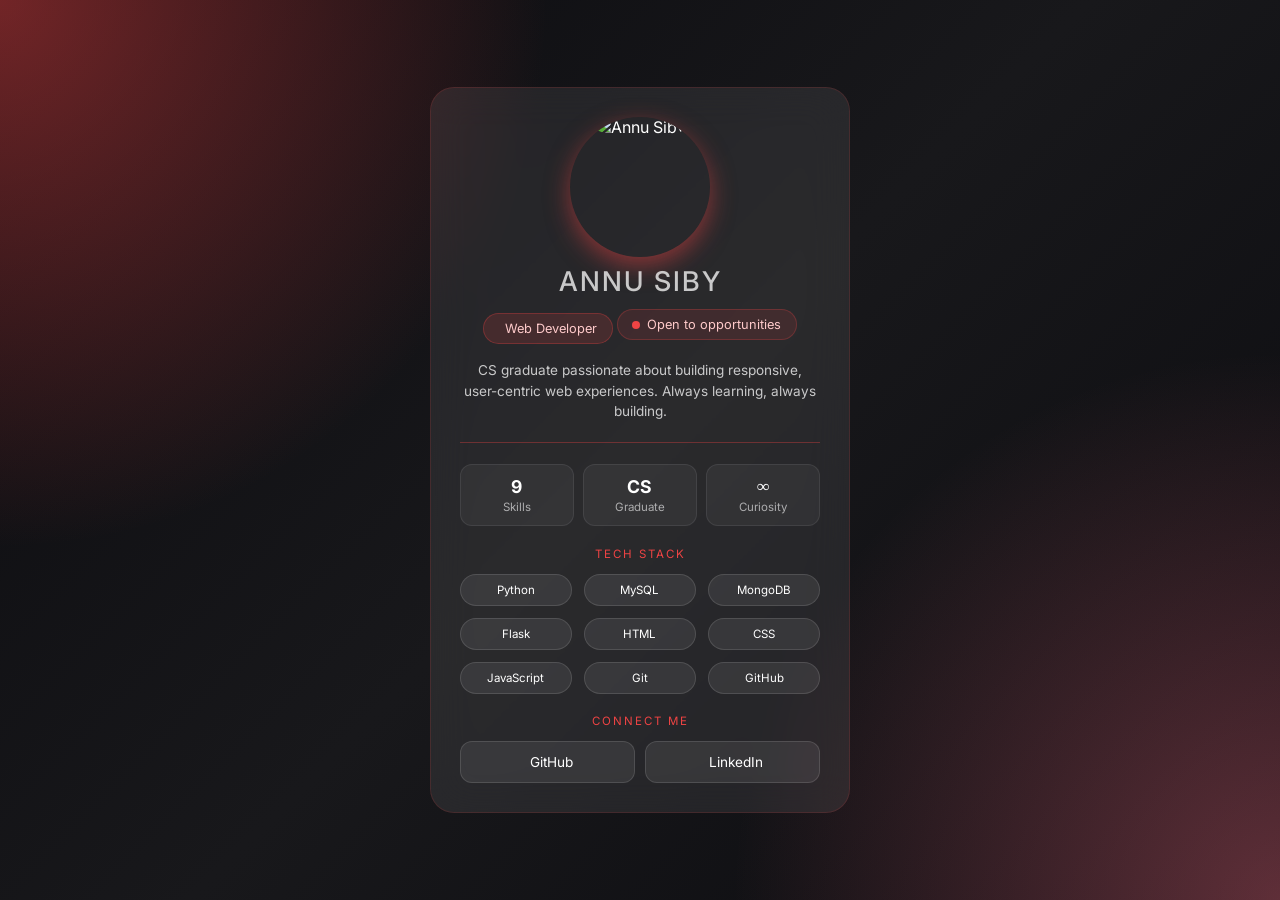
==== index.html @ 1c08c11c "Mobile Phone like look" ====
<!DOCTYPE html>
<html lang="en">
<head>
  <meta charset="UTF-8">
  <meta name="viewport" content="width=device-width, initial-scale=1.0">

  <title>Annu Siby | Web Developer</title>

  <link href="https://fonts.googleapis.com/css2?family=Inter:wght@400;500;600;700;800&display=swap" rel="stylesheet">

  <link rel="stylesheet"
    href="https://cdn.jsdelivr.net/npm/@tabler/icons-webfont@latest/dist/tabler-icons.min.css">

  <link rel="stylesheet" href="style.css">
</head>
<body>

  <div class="background-blur blur-1"></div>
  <div class="background-blur blur-2"></div>

  <main class="container">

    <div class="card">

      <div class="profile-ring">
        <img src="profile.jpg" alt="Annu Siby">
      </div>

      <div class="title">Annu Siby</div>

      <div class="role">
        <i class="ti ti-code"></i>
        Web Developer
      </div>

      <a href="mailto:annusiby5@gmail.com" target="_blank">
        <div class="status">
          <span></span>
          Open to opportunities
        </div>
      </a>

      <p class="bio">
        CS graduate passionate about building responsive, user-centric web experiences.
        Always learning, always building.
      </p>

      <div class="divider"></div>

      <div class="stats">

        <div class="stat">
          <h2>9</h2>
          <p>Skills</p>
        </div>

        <div class="stat">
          <h2>CS</h2>
          <p>Graduate</p>
        </div>

        <div class="stat">
          <h2 style="font-family: Georgia; font-weight: 1200;">∞</h2>
          <p>Curiosity</p>
        </div>

      </div>

      <div class="section-title">Tech Stack</div>

      <div class="skills">

        <a href="https://www.python.org/" target="_blank">
          <i class="ti ti-brand-python"></i> Python
        </a>

        <a href="https://www.mysql.com/" target="_blank">
          <i class="ti ti-database"></i> MySQL
        </a>

        <a href="https://www.mongodb.com/" target="_blank">
          <i class="ti ti-leaf"></i> MongoDB
        </a>

        <a href="https://pypi.org/project/Flask/" target="_blank">
          <i class="ti ti-server"></i> Flask
        </a>

        <a href="https://html.spec.whatwg.org/multipage/" target="_blank">
          <i class="ti ti-brand-html5"></i> HTML
        </a>

        <a href="https://www.w3.org/Style/CSS/Overview.en.html" target="_blank">
          <i class="ti ti-brush"></i> CSS
        </a>

        <a href="https://www.javascript.com/" target="_blank">
          <i class="ti ti-brand-javascript"></i> JavaScript
        </a>

        <a href="https://git-scm.com/" target="_blank">
          <i class="ti ti-git-branch"></i> Git
        </a>

        <a href="https://github.com/" target="_blank">
          <i class="ti ti-brand-github"></i> GitHub
        </a>

      </div>

      <div class="section-title">Connect Me</div>

      <div class="socials">
        
        <a href="https://github.com/annusiby5" target="_blank">
          <i class="ti ti-brand-github"></i>
          GitHub
        </a>

        <a href="https://linkedin.com/in/annu-siby" target="_blank">
          <i class="ti ti-brand-linkedin"></i>
          LinkedIn
        </a>

      </div>

    </div>

  </main>

</body>
</html>
---- style.css ----
* {
    margin: 0;
    padding: 0;
    box-sizing: border-box;
}

body {
    font-family: "Inter", sans-serif;
    min-height: 100vh;
    overflow: hidden;
    display: flex;
    justify-content: center;
    align-items: center;
    background:
        radial-gradient(circle at top left,
            rgba(239, 68, 68, 0.45),
            transparent 35%),
        radial-gradient(circle at bottom right,
            rgba(251, 113, 133, 0.35),
            transparent 35%),
        linear-gradient(
            135deg,
            #0b0b0f,
            #18181b,
            #0b0b0f
        );
    color: white;
    
}

.blur {
    position: fixed;
    border-radius: 50%;
    filter: blur(120px);
    z-index: -1;
}

.blur1 {
    width: 250px;
    height: 250px;
    background: #ef4444;
    top: -80px;
    left: -80px;
}

.blur2 {
    width: 250px;
    height: 250px;
    background: #fb7185;
    right: -80px;
    bottom: -80px;
}

.container {
    width: 100%;
    padding: 1rem;
    display: flex;
    justify-content: center;
}

.card {
    width: 100%;
    max-width: 420px;
    background: rgba(255, 255, 255, 0.08);
    border: 1px solid rgba(239, 68, 68, .15);
    backdrop-filter: blur(20px);
    -webkit-backdrop-filter: blur(20px);
    border-radius: 24px;
    padding: 1.8rem;
    text-align: center;   
}

.profile-ring {
    width: 140px;
    height: 140px;
    margin: 0 auto;
    border-radius: 50%;
    box-shadow: 0 8px 24px rgba(239, 68, 68, .5);
    overflow: hidden;
    animation: float 4s ease-in-out infinite;
}

.profile-ring img {
    width: 100%;
    height: 100%;
    border-radius: 50%;
    object-fit: cover;
}

@keyframes float {
    0%,100% {
        transform: translateY(0);
    }

    50% {
        transform: translateY(-6px);
    }
}

.title {
    margin-top: .5rem;
    margin-bottom: 0.5rem;
    text-align: center;
    font-size: 1.7rem;
    text-transform: uppercase;
    letter-spacing: 2px;
    font-weight: 500;
    color: rgba(255,255,255,.75);
}

.role {
    margin-top: .2rem;
    display: inline-flex;
    align-items: center;
    gap: .4rem;
    padding: .45rem .9rem;
    border-radius: 999px;
    background: rgba(239, 68, 68, .15);
    border: 1px solid rgba(239, 68, 68, .3);
    color: #fecaca;
    font-size: .8rem;
    transition: .3s;
}

.role:hover {
    transform: translateY(-3px);
    border-color: rgba(239,68,68,.35);
    box-shadow:
        0 8px 18px rgba(239,68,68,.25);
}

.status {
    margin-top: .2rem;
    display: inline-flex;
    align-items: center;
    gap: .45rem;
    padding: .45rem .9rem;
    border-radius: 999px;
    background: rgba(239, 68, 68, .12);
    border: 1px solid rgba(239, 68, 68, .25);
    color: #fecaca;
    font-size: .8rem;
    transition: .3s;
}

.status:hover {
    transform: translateY(-3px);
    border-color: rgba(239,68,68,.35);
    box-shadow:
        0 8px 18px rgba(239,68,68,.25);
}

.status span {
    width: 8px;
    height: 8px;
    border-radius: 50%;
    background: #ef4444;
    animation: pulse 1.5s infinite;
}

@keyframes pulse {
    0%,100% {
        opacity: 1;
    }

    50% {
        opacity: .4;
    }
}

.bio {
    margin-top: 1rem;
    color: rgba(255,255,255,.75);
    font-size: .85rem;
    line-height: 1.5;
}

.stats {
    display: grid;
    grid-template-columns: repeat(3,1fr);
    gap: .6rem;
    margin-top: 1.2rem;
}

.stat {
    background: rgba(255,255,255,.05);
    border: 1px solid rgba(255,255,255,.08);
    border-radius: 12px;
    padding: .7rem;
    transition: .3s;
}

.stat:hover {
    transform: translateY(-3px);
    border-color: rgba(239,68,68,.35);
    box-shadow:
        0 8px 18px rgba(239,68,68,.25);
}

.stat h2 {
    font-size: 1.1rem;
}

.stat p {
    font-size: .72rem;
    color: rgba(255,255,255,.6);
    margin-top: .15rem;
}

.section-title {
    margin-top: 1.3rem;
    text-align: center;
    font-size: .72rem;
    text-transform: uppercase;
    letter-spacing: 2px;
    color: rgba(239,68,68);
}

.skills {
    margin-top: .8rem;
    display: grid;
    grid-template-columns: repeat(3, 1fr);
    gap: .75rem;
}

.skills a {
    text-decoration: none;
    color: inherit;
    padding: .5rem;
    border-radius: 999px;
    font-size: .72rem;
    background: rgba(255,255,255,.08);
    border: 1px solid rgba(255,255,255,.12);
    transition: .3s;
    cursor: default;
}

.skills a:hover {
    transform: translateY(-3px);
    border-color: rgba(239,68,68,.35);
    box-shadow:
        0 8px 18px rgba(239,68,68,.25);
    cursor: pointer;
}


.divider {
    height: 1px;
    background: rgba(239,68,68,.35);
    margin: 1.3rem 0;
}

.socials {
    margin-top: 0.8rem;
    display: flex;
    gap: .6rem;
}

.socials a {
    flex: 1;
    text-decoration: none;
    color: white;
    display: flex;
    justify-content: center;
    align-items: center;
    gap: .45rem;
    padding: .75rem;
    border-radius: 12px;
    background: rgba(255,255,255,.08);
    border: 1px solid rgba(255,255,255,.12);
    font-size: .85rem;
    transition: .3s;
}

.socials a:hover {
    transform: translateY(-3px);
    background: rgba(239,68,68,.12);
    border-color: rgba(239,68,68,.35);
    box-shadow:
        0 10px 20px rgba(239,68,68,.2);
}

@media (max-width: 480px) {

    .card {
        padding: 1.4rem;
    }

    .skills {
        grid-template-columns: repeat(2, 1fr);
    }

    .socials {
        flex-direction: column;
    }
}

@media (max-height: 700px) {

    body {
        overflow-y: auto;
    }

    .card {
        margin: 1rem 0;
    }
}
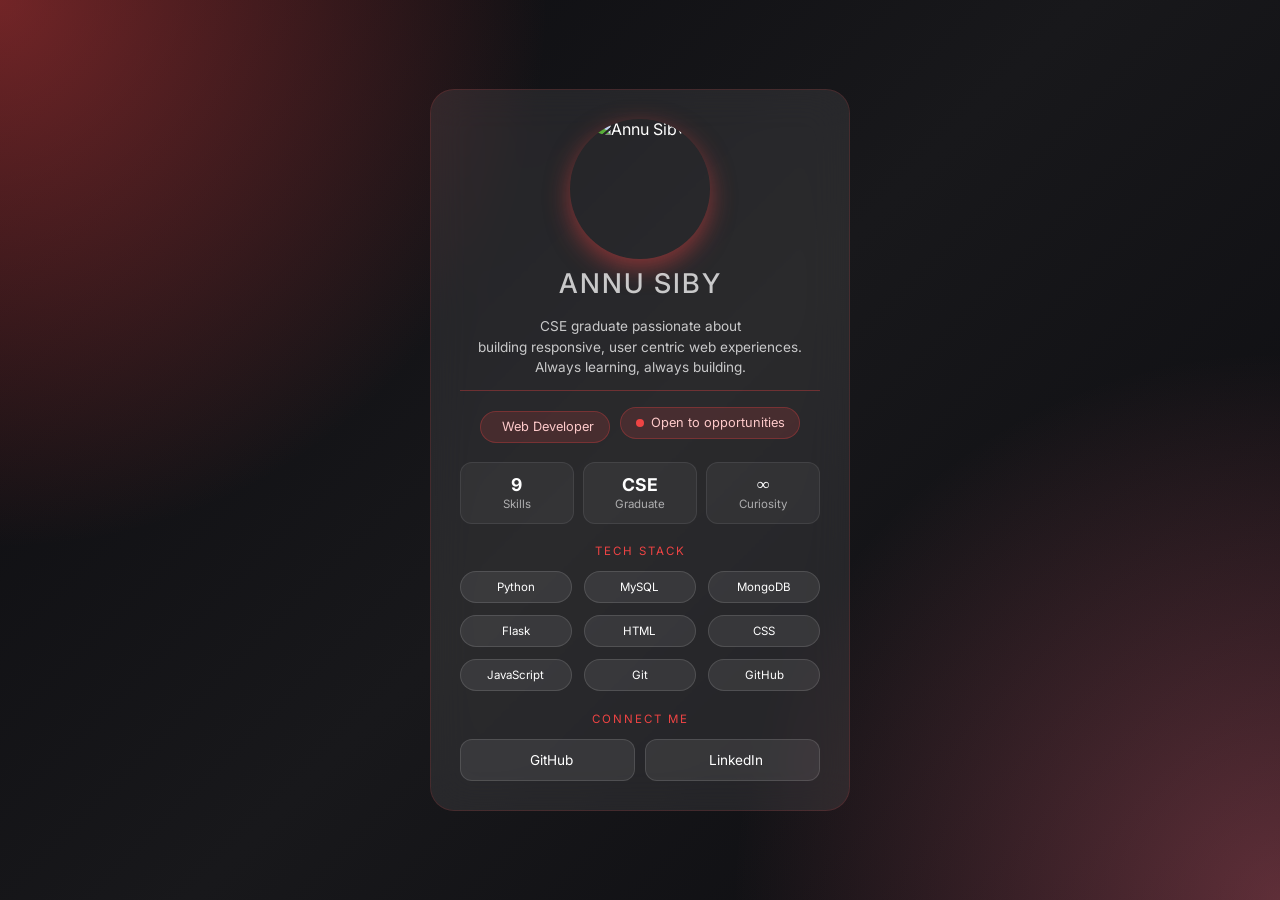
==== commit 6f44fe69: "Mobile Phone like look update and add Favicon" ====
--- a/index.html
+++ b/index.html
@@ -3,6 +3,8 @@
 <head>
   <meta charset="UTF-8">
   <meta name="viewport" content="width=device-width, initial-scale=1.0">
+
+  <link rel="icon" href="icon.png" type="image/png">
 
   <title>Annu Siby | Web Developer</title>
 
@@ -28,41 +30,41 @@
 
       <div class="title">Annu Siby</div>
 
-      <div class="role">
-        <i class="ti ti-code"></i>
-        Web Developer
-      </div>
-
-      <a href="mailto:annusiby5@gmail.com" target="_blank">
-        <div class="status">
-          <span></span>
-          Open to opportunities
-        </div>
-      </a>
-
       <p class="bio">
-        CS graduate passionate about building responsive, user-centric web experiences.
+        CSE graduate passionate about<br>building responsive, user centric web experiences.<br>
         Always learning, always building.
       </p>
 
       <div class="divider"></div>
 
+      <a href="./assets/Annu_Siby_2026_resume.pdf" target="_blank" class="role">
+        <i class="ti ti-code"></i>
+        Web Developer
+      </a>
+
+      <a href="mailto:annusiby5@gmail.com" target="_blank" class="status">
+          <span></span>
+          Open to opportunities
+      </a>
+
+      
+
       <div class="stats">
 
-        <div class="stat">
+        <a href="./assets/Annu_Siby_2026_resume.pdf" target="_blank" class="stat">
           <h2>9</h2>
           <p>Skills</p>
-        </div>
+        </a>
 
-        <div class="stat">
-          <h2>CS</h2>
+        <a href="https://ktu.edu.in/" target="_blank" class="stat">
+          <h2>CSE</h2>
           <p>Graduate</p>
-        </div>
+        </a>
 
-        <div class="stat">
+        <a href="https://github.com/annusiby5" target="_blank" class="stat">
           <h2 style="font-family: Georgia; font-weight: 1200;">∞</h2>
           <p>Curiosity</p>
-        </div>
+        </a>
 
       </div>
 
--- a/style.css
+++ b/style.css
@@ -109,10 +109,13 @@
 }
 
 .role {
+    text-decoration: none;
+    color: inherit;
     margin-top: .2rem;
+    margin-right: .2rem;
     display: inline-flex;
     align-items: center;
-    gap: .4rem;
+    gap: .45rem;
     padding: .45rem .9rem;
     border-radius: 999px;
     background: rgba(239, 68, 68, .15);
@@ -130,14 +133,17 @@
 }
 
 .status {
+    text-decoration: none;
+    color: inherit;
     margin-top: .2rem;
+    margin-left: .2rem;
     display: inline-flex;
     align-items: center;
     gap: .45rem;
     padding: .45rem .9rem;
     border-radius: 999px;
-    background: rgba(239, 68, 68, .12);
-    border: 1px solid rgba(239, 68, 68, .25);
+    background: rgba(239, 68, 68, .15);
+    border: 1px solid rgba(239, 68, 68, .3);
     color: #fecaca;
     font-size: .8rem;
     transition: .3s;
@@ -183,6 +189,8 @@
 }
 
 .stat {
+    text-decoration: none;
+    color: inherit;
     background: rgba(255,255,255,.05);
     border: 1px solid rgba(255,255,255,.08);
     border-radius: 12px;
@@ -247,7 +255,8 @@
 .divider {
     height: 1px;
     background: rgba(239,68,68,.35);
-    margin: 1.3rem 0;
+    margin-top: 0.8rem;
+    margin-bottom: 0.8rem;
 }
 
 .socials {
